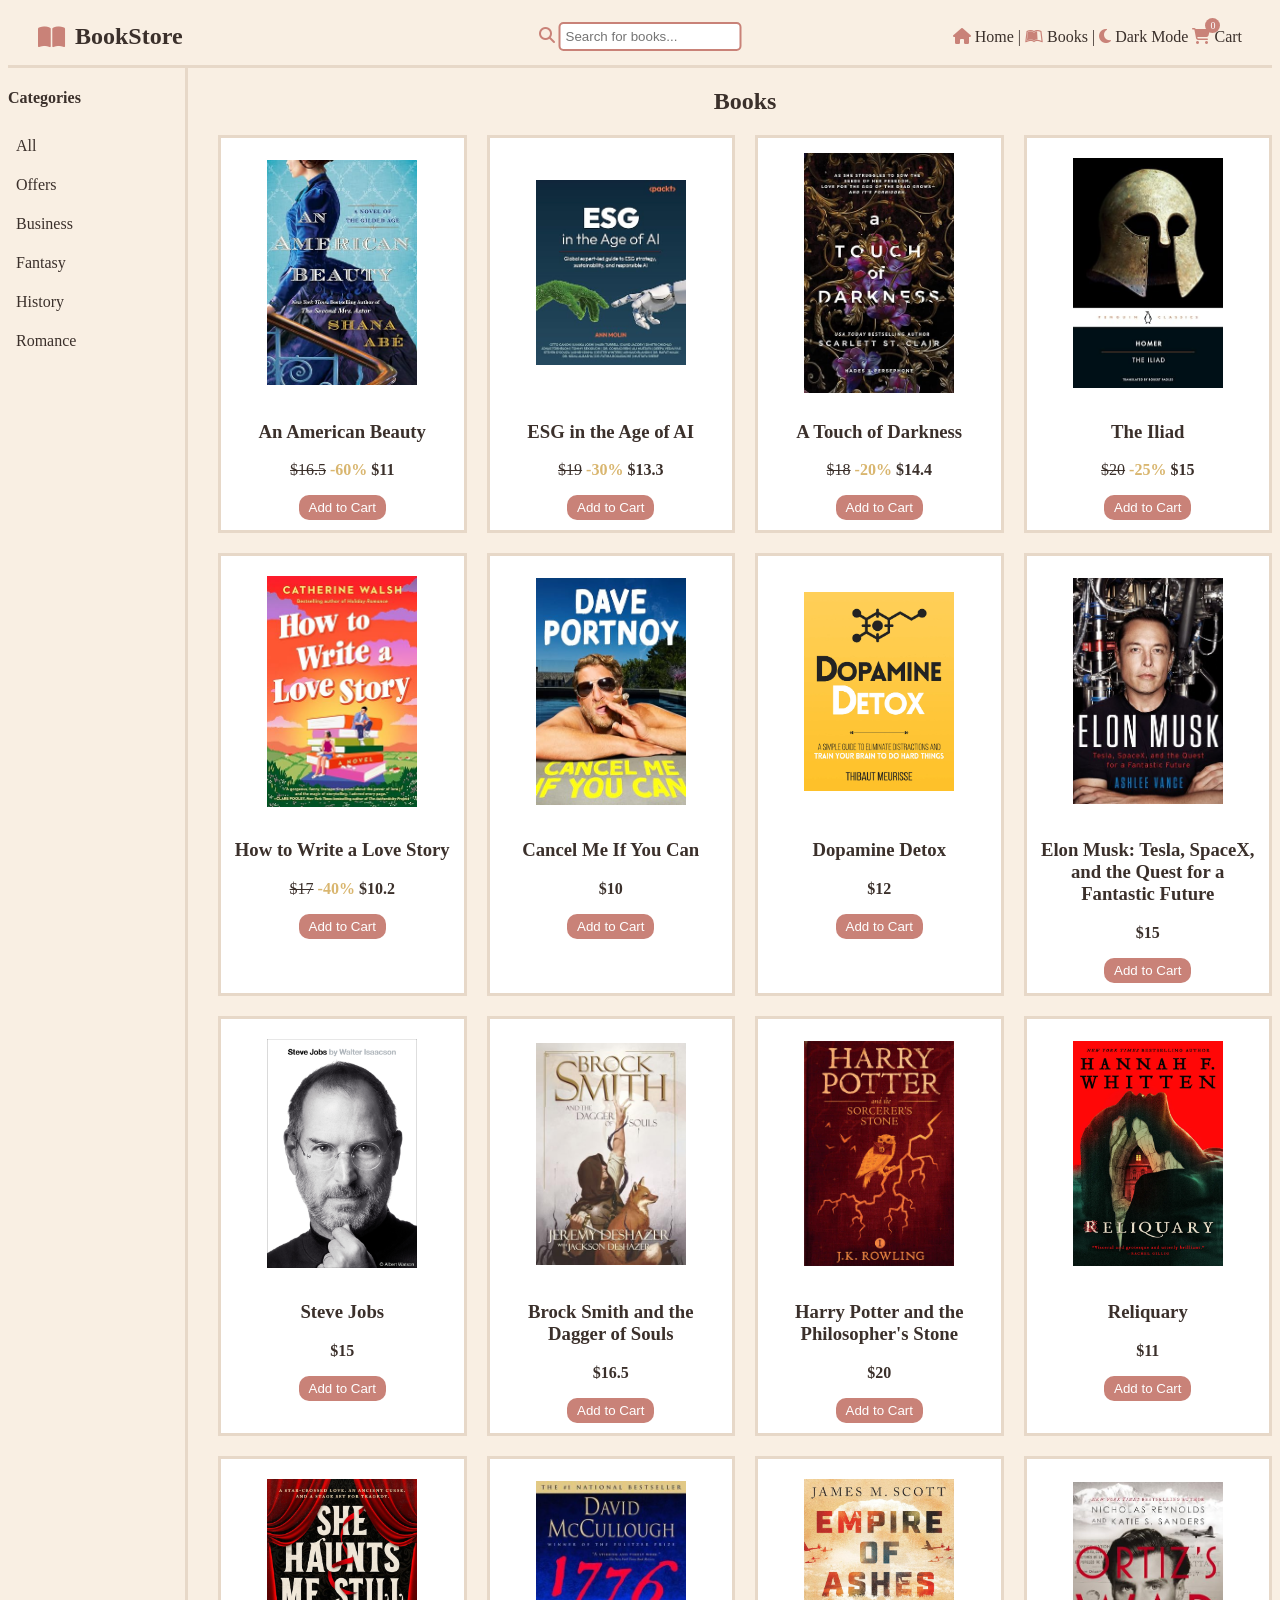
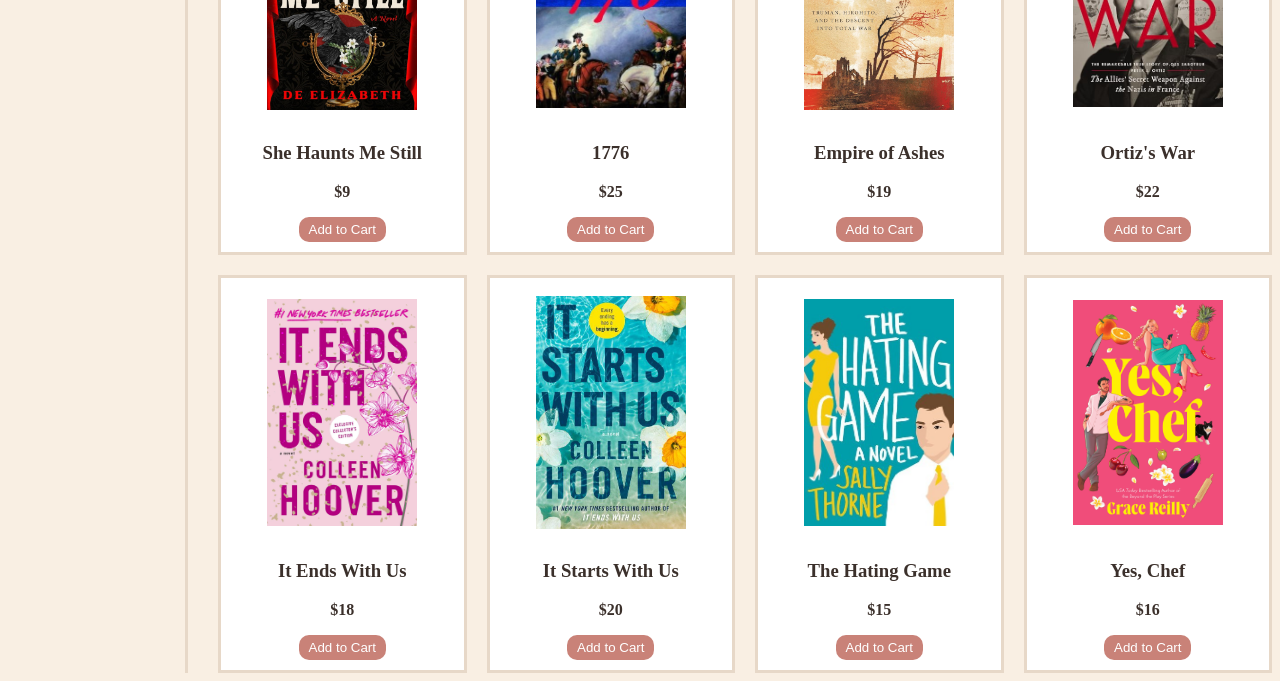
==== Books Page.html @ ab1ddd76 "Add files via upload" ====
<!DOCTYPE html>
<html lang="en">
<head>
    <meta charset="UTF-8">
    <meta name="viewport" content="width=device-width, initial-scale=1.0">
    <title>BookStore</title>

    <link rel="stylesheet" href="https://cdnjs.cloudflare.com/ajax/libs/font-awesome/6.7.2/css/all.min.css">
    <style>
        :root {
            --background-color: #F9EFE3;
            --text-color: #3B302B;
            --primary-color: #C98278;
            --cards: #FFFFFF;
            --offers: #D9B66F;
            --success: #82927D;
            --borders: #E7D8C8;
            --secondary-text: #766A63;
        }

        
        [data-theme = "dark"]{
            --background-color: #1E1917;
            --text-color: #F9EFE3;
            --primary-color: #C98278;
            --cards: #2A2421;
            --offers: #D9B66F;
            --success: #82927D;
            --borders: #453A35;
            --secondary-text: #B9AAA1;
        }



    #header {
        position: relative;
        display: flex;
        align-items: center;
        padding: 15px 30px;
       border-bottom: 3px solid var(--borders);
    }
    #logo {
        display: flex;
        align-items: center;
        gap: 10px;
        font-size: 24px;
        margin: 0px;
    }
    #logo h4 {
        margin: 0px;
    }
    #search-bar {
        position: absolute;
        left: 50%;
        transform: translateX(-50%);
    }
    #Search {
        padding: 5px;
        border-radius: 5px;
        border: 2px solid var(--primary-color);
        background-color: var(--cards);
        color: var(--text-color);
    }

    #Basics {
        margin-left: auto;
    }

    #Basics p {
        margin: 0px;
    }
    #theme-toggle{
        background-color: transparent;
        border: none;
        padding: 0px;
        margin: 0px;
        cursor: pointer;
        color: var(--text-color);
        font: inherit;
        appearance: none;   
    }
    #theme-toggle span {
        pointer-events: none;
    }  
    #cart-icon{
        position: relative;
        display: inline-block;
    }
    #cart-count{
        position: absolute;
        top: -10px;
        right: -10px;
        background-color: var(--primary-color);
        color: white;
        border-radius: 50%;
        font-size: 10px;
        min-width: 15px;
        height: 15px;
        line-height: 15px;
        text-align: center;
    }


    </style>
    


    <style>
    #categories {
        border-right: 3px solid var(--borders);
    }

    #categories p {
        padding: 8px;
        margin: 5px 0;
        cursor: pointer;
        width: fit-content;
    }

    #categories p:hover {
        background-color: var(--primary-color);
        color: var(--cards);
    }

    #main {
        display: grid;
        grid-template-columns: 180px 1fr;
        gap: 30px;
        direction: ltr;
    }
    #books {
        min-width: 0;
    }
    #books h2 {
        text-align: center;
    }
    #book-list {
        display: grid;
        grid-template-columns: repeat(4, 1fr);
        gap: 20px;
    }
    .book {
        border: 3px solid var(--borders);
        background-color: var(--cards);
        padding: 10px;
        text-align: center;
    }
    .book img {
        width: 150px;
        height: 250px;
        object-fit: contain;
    }
    .button {
        background-color: var(--primary-color);
        color: var(--cards);
        border: none;
        padding: 5px 10px;
        cursor: pointer;
        border-radius: 10px;
    }
    </style>
</head>

<body  style="background-color: var(--background-color); color: var(--text-color);">
    <div id = "header">

    <div id="logo">
        <i class="fa-solid fa-book-open" style="color: #C98278;"></i>
        <h4>BookStore</h4>
    </div>

    <div id="search-bar">
        <i class="fa-solid fa-magnifying-glass" style="color: #C98278;"></i>
        <input id="Search" type="text" placeholder="Search for books...">
    </div>

    <div id="Basics">
        <p>
            <i class="fa-solid fa-house" style="color: #C98278"></i>
            <a href="Page%201.html" style="text-decoration: none; color: var(--text-color);">Home</a> |

            <i class="fa-brands fa-leanpub" style="color: #C98278"></i>
            <a href="Page%202.html" style="text-decoration: none; color: var(--text-color);">Books</a> |

            <button id = "theme-toggle">
                <i class="fa-solid fa-moon" style="color: #c98278;"></i>
                <span>Dark Mode</span>
            </button>

            <span id="cart-icon">
                <i class="fa-solid fa-cart-shopping" style="color: #C98278;"></i>
                <span id="cart-count">0</span>
            </span>
            <a href="Page%203.html" style="text-decoration: none; color: var(--text-color);">Cart</a>

        </p>
    </div>

</div>

        
<div id="main">
    <div id="categories">
        <h4>Categories</h4>
        <p onclick="filterBooks('All Books')">All</p>
        <p onclick="filterBooks('Offers')">Offers</p>
        <p onclick="filterBooks('Business')">Business</p>
        <p onclick="filterBooks('Fantasy')">Fantasy</p>
        <p onclick="filterBooks('History')">History</p>
        <p onclick="filterBooks('Romance')">Romance</p>
    </div>

    <div id="books">
        <h2>Books</h2>

        <div id="book-list">


        </div>

    </div>
</div>

<script>
    const books = [];


    const searchInput = document.getElementById("Search");
    searchInput.addEventListener("input", function() {
        const searchTerm = searchInput.value.toLowerCase();
        const filteredBooks = books.filter(function(book) {
            return book.name.toLowerCase().includes(searchTerm);
        });
        displayBooks(filteredBooks);
    });

    function addBook(name, category1, category2, category3 , image, price, oldPrice = null, discount = null) {
        books.push({
            name: name,
            category1: category1,
            category2: category2,
            category3: category3,
            image: image,
            price: price,
            oldPrice: oldPrice,
            discount: discount
        });
    }

    addBook(
        "An American Beauty",
        "All Books",
        "Romance",
        "Offers",
        "An American Beauty R offer.jpg",
        11,
        16.50,
        60
    );

    addBook(
        "ESG in the Age of AI",
        "All Books",
        "Business",
        "Offers",
        "ESG in the Age of AI B offer.jpg",
        13.30,
        19,
        30
    );

    addBook(
        "A Touch of Darkness",
        "All Books",
        "Fantasy",
        "Offers",
        "A Touch of Darkness F offer.jpg",
        14.40,
        18,
        20
    );

    addBook(
        "The Iliad",
        "All Books",
        "History",
        "Offers",
        "The Iliad H offer.jpg",
        15,
        20,
        25
    );

    addBook(
        "How to Write a Love Story",
        "All Books",
        "Romance",
        "Offers",
        "How to Write a Love Story R offer.jpg",
        10.20,
        17,
        40
);
    
    addBook(
        "Cancel Me If You Can",
        "All Books",
        "Business",
        null,
        "Cancel Me If You Can B.jpg",
        10,
    );

    addBook(
        "Dopamine Detox",
        "All Books",
        "Business",
        null,
        "Dopamine Detox B.jpg",
        12,
    );

    addBook(
        "Elon Musk: Tesla, SpaceX, and the Quest for a Fantastic Future",
        "All Books",
        "Business",
        null,
        "Elon Musk B.jpg",
        15,
    );

    addBook(
        "Steve Jobs",
        "All Books",
        "Business",
        null,
        "Steve Jobs B.jpg",
        15,
    );  

    addBook(
        "Brock Smith and the Dagger of Souls",
        "All Books",
        "Fantasy",
        null,
        "Brock Smith and the Dagger of Souls F.jpg",   
        16.5,
    );

    addBook(
        "Harry Potter and the Philosopher's Stone", 
        "All Books",
        "Fantasy",
        null,
        "Harry Potter and the Philosopher's Stone F.jpg",
        20,
    );

    addBook(
        "Reliquary",
        "All Books",
        "Fantasy", 
        null,
        "Reliquary F.jpg",
        11,
    );

    addBook(
        "She Haunts Me Still",
        "All Books",
        "Fantasy",
        null,
        "She Haunts Me Still F.jpg",
        9,
    );

    addBook(
        "1776",
        "All Books",
        "History", 
        null,
        "1776 H.jpg",
        25,
    );

    addBook(
        "Empire of Ashes",
        "All Books",
        "History",
        null,
        "Empire of Ashes H.jpg",
        19,
    );

    addBook(
        "Ortiz's War",
        "All Books",
        "History",
        null,
        "Ortiz’s War H.jpg",
        22,
    );

    addBook(
        "It Ends With Us",
        "All Books",
        "Romance",
        null,
        "It Ends with Us R.jpg",
        18,
    );  

    addBook(
        "It Starts With Us",
        "All Books",
        "Romance",  
        null,
        "It Starts with Us R.jpg",
        20,
    );

    addBook(
        "The Hating Game",
        "All Books",
        "Romance",
        null,
        "The Hating Game R.jpg",
        15, 
    );  

    addBook(
        "Yes, Chef",
        "All Books",
        "Romance",
        null,
        "Yes, Chef R.jpg",
        16,
    );


    function displayBooks(bookArray) {
        const bookList = document.getElementById("book-list");

        bookList.innerHTML = "";

        bookArray.forEach(function(book) {
            let priceHTML = "";

            if (book.discount !== null) {
                priceHTML = `
                <del>$${book.oldPrice}</del>
                <strong style="color: #D9B66F;">-${book.discount}%</strong>
                <strong>$${book.price}</strong>
                `;
            

            } else {
                priceHTML = `<strong>$${book.price}</strong>`;
            }

            bookList.innerHTML += `
                <div class="book" >
                    <img src="${book.image}" alt="${book.name}">
                    <h3>${book.name}</h3>
                    <p>${priceHTML}</p>
                    <button onclick="addToCart('${book.name}', ${book.price})" class="button">Add to Cart</button>
                </div>
            `;
        });


    }
    displayBooks(books);

    const cart = JSON.parse(localStorage.getItem("cart")) || [];
    document.getElementById("cart-count").textContent = cart.length;

    function addToCart(name, price){

        const cart = JSON.parse(localStorage.getItem("cart")) || [];
        
        

        cart.push({
            name: name,
            price: price
        });

        localStorage.setItem("cart", JSON.stringify(cart));
        document.getElementById("cart-count").textContent = cart.length;

    }




    function filterBooks(category) {
        const filteredBooks = books.filter(function(book) {
            return book.category1 === category || 
                   book.category2 === category || 
                   book.category3 === category;
        });
        displayBooks(filteredBooks);

    }

    const savedTheme = localStorage.getItem("theme") || "light";
    document.documentElement.setAttribute("data-theme", savedTheme);

    const themeButton = document.getElementById("theme-toggle");

    if (themeButton) {
        updateThemeButton(savedTheme);

        themeButton.addEventListener("click", () => {
            const currentTheme = document.documentElement.getAttribute("data-theme");
            const newTheme = currentTheme === "dark" ? "light" : "dark";

            document.documentElement.setAttribute("data-theme", newTheme);
            localStorage.setItem("theme", newTheme);
            updateThemeButton(newTheme);
        });
    }

    function updateThemeButton(theme) {
        if (themeButton) {
            themeButton.innerHTML = theme === "dark"
                ? '<i class="fa-solid fa-sun" style="color: #c98278;"></i> <span>Light Mode</span>'
                : '<i class="fa-solid fa-moon" style="color: #c98278;"></i> <span>Dark Mode</span>';
        }
    }


    
    
</script>

</body>
</html>
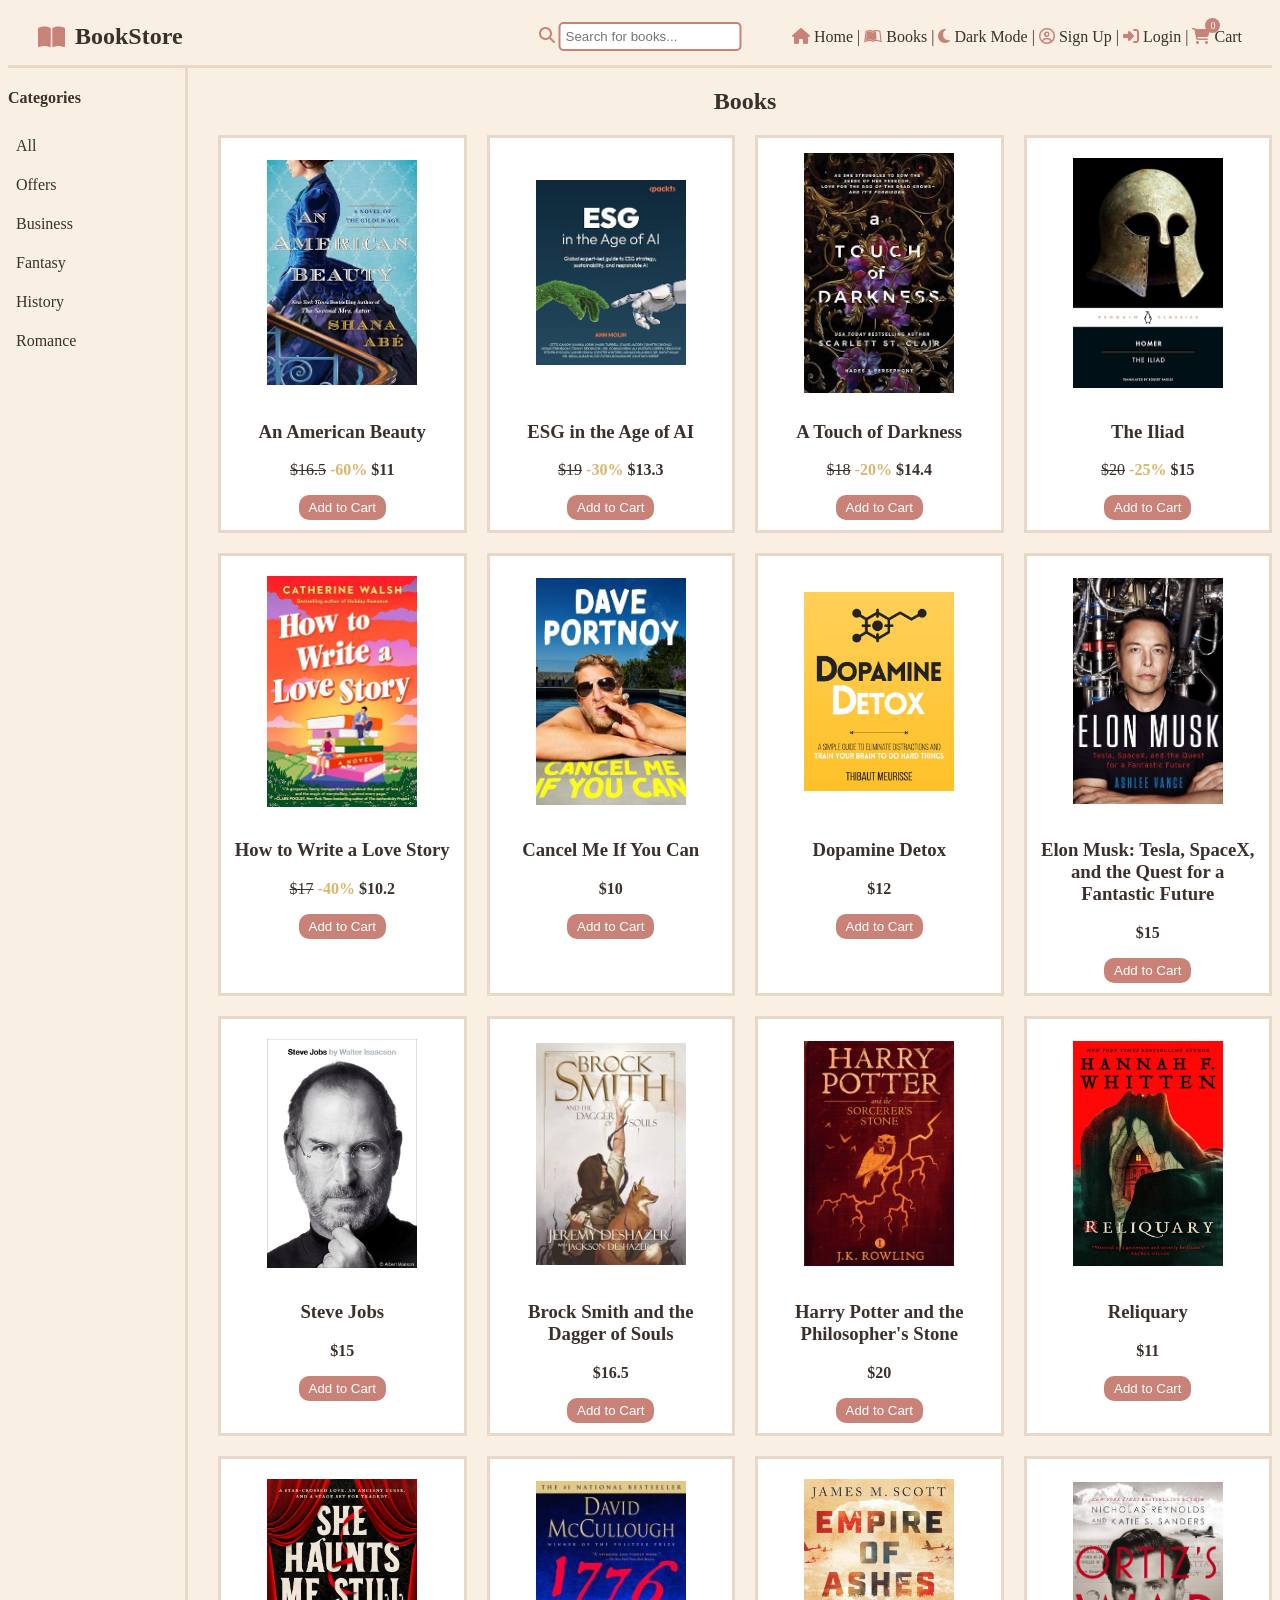
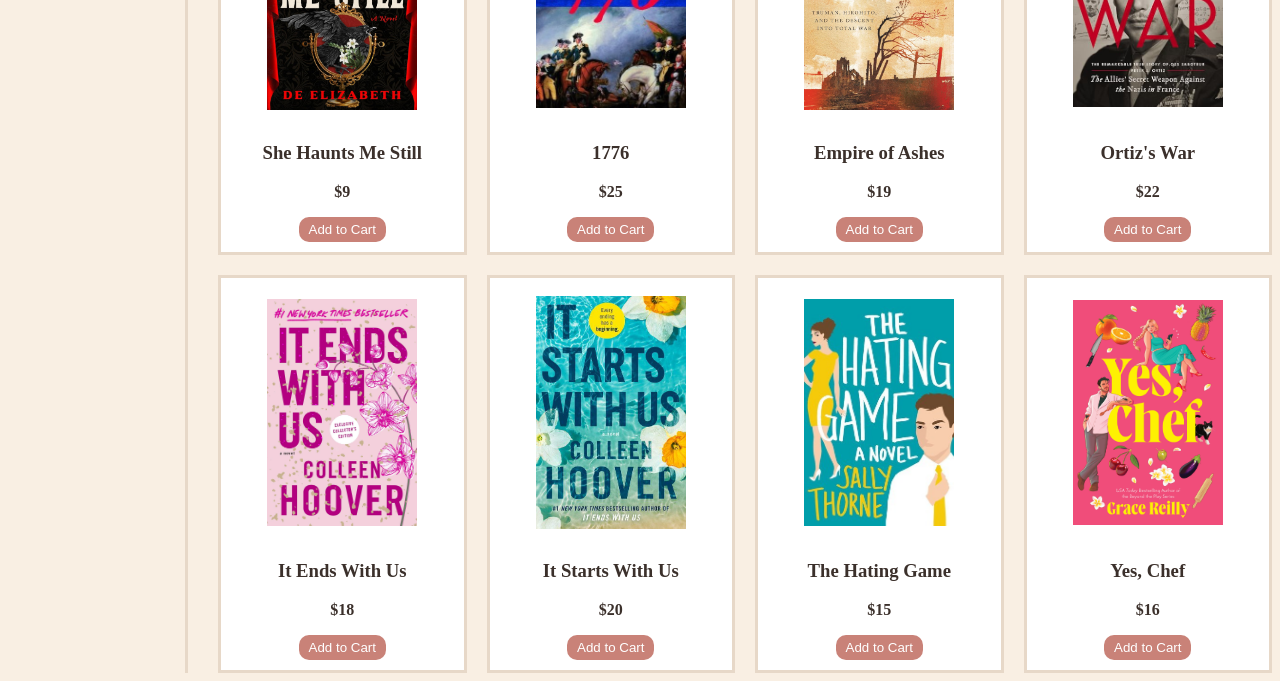
==== commit ed9a85dc: "Update Books Page.html" ====
--- a/Books Page.html
+++ b/Books Page.html
@@ -185,13 +185,19 @@
             <button id = "theme-toggle">
                 <i class="fa-solid fa-moon" style="color: #c98278;"></i>
                 <span>Dark Mode</span>
-            </button>
+            </button> |
+
+            <i class="fa-regular fa-circle-user" style="color: #c98278;"></i>
+            <a href="page%204.html" style="text-decoration: none; color: var(--text-color);">Sign Up</a> |
+
+            <i class="fa-solid fa-right-to-bracket" style="color: #c98278;"></i>
+            <a href="page%205.html" style="text-decoration: none; color: var(--text-color);">Login</a> |
 
             <span id="cart-icon">
                 <i class="fa-solid fa-cart-shopping" style="color: #C98278;"></i>
                 <span id="cart-count">0</span>
             </span>
-            <a href="Page%203.html" style="text-decoration: none; color: var(--text-color);">Cart</a>
+            <a href="Book_Store/cart.html" style="text-decoration: none; color: var(--text-color);">Cart</a>
 
         </p>
     </div>
@@ -536,4 +542,4 @@
 </script>
 
 </body>
-</html>+</html>
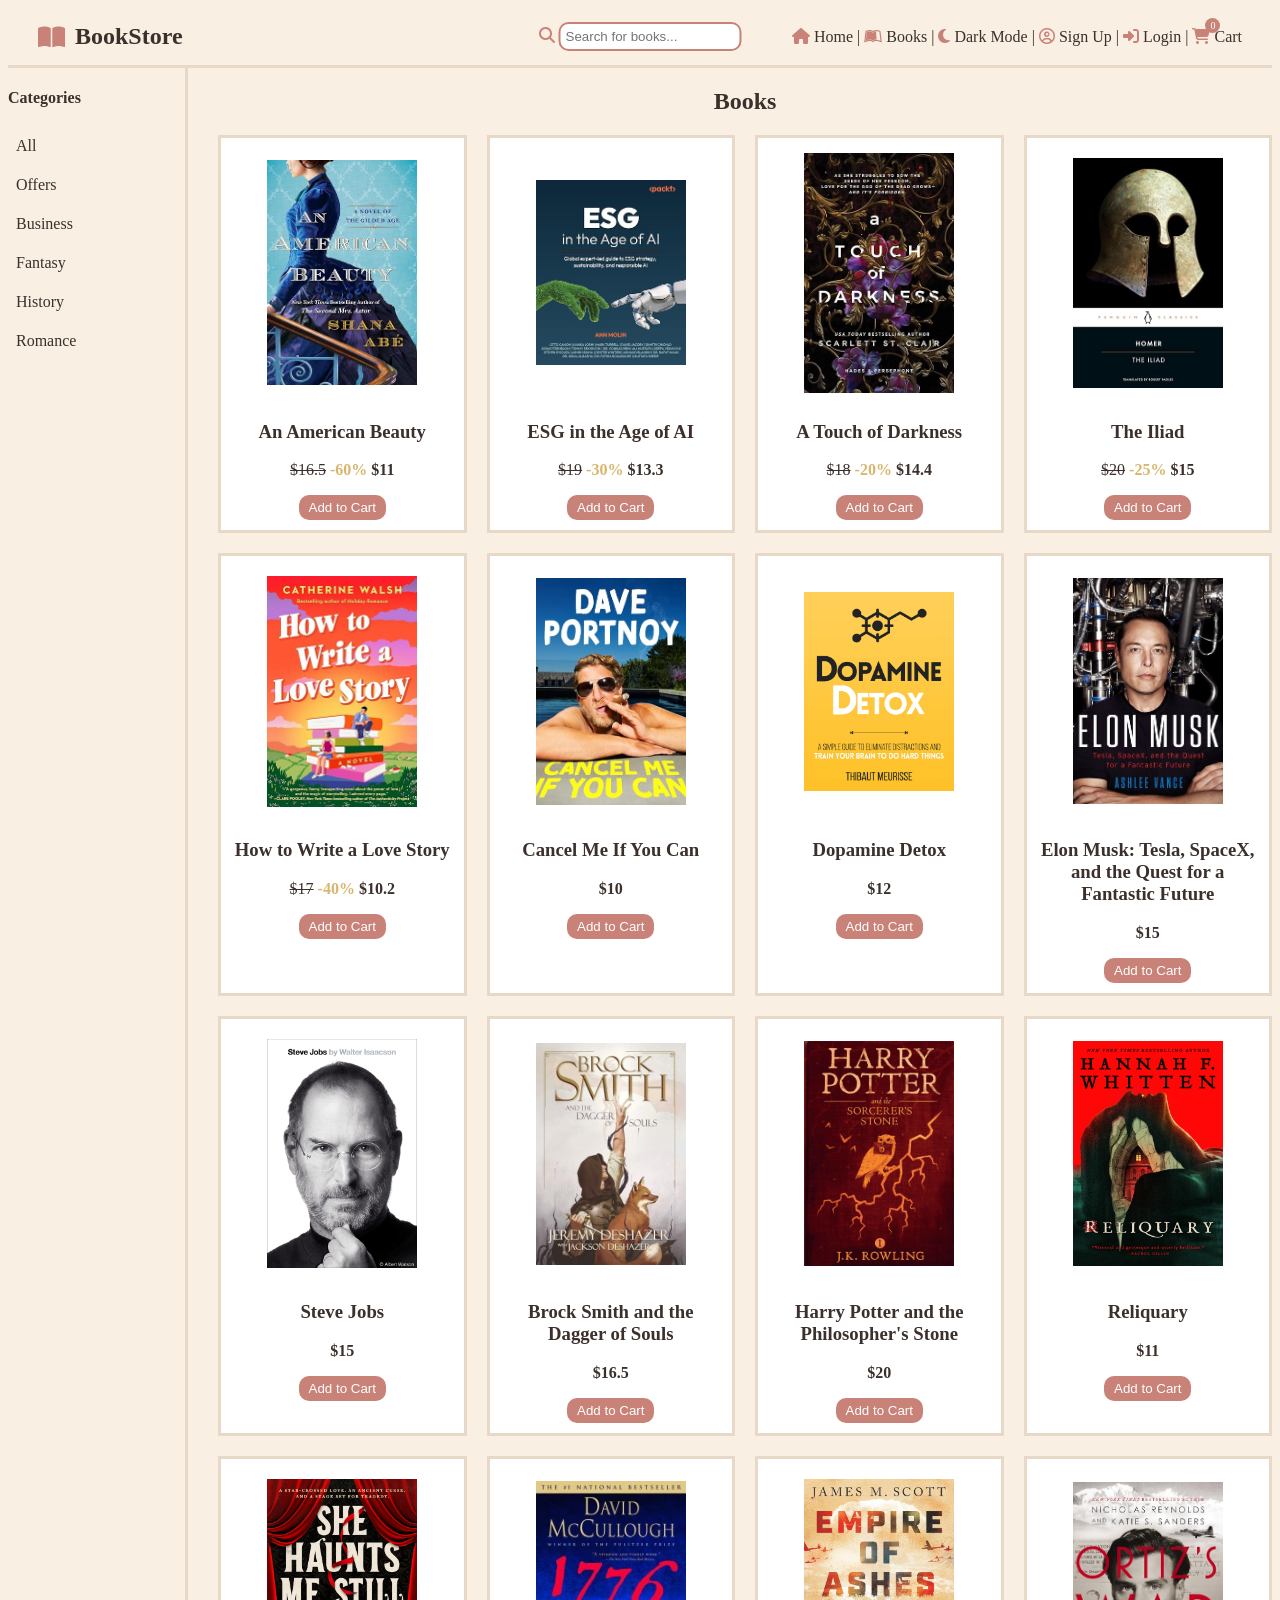
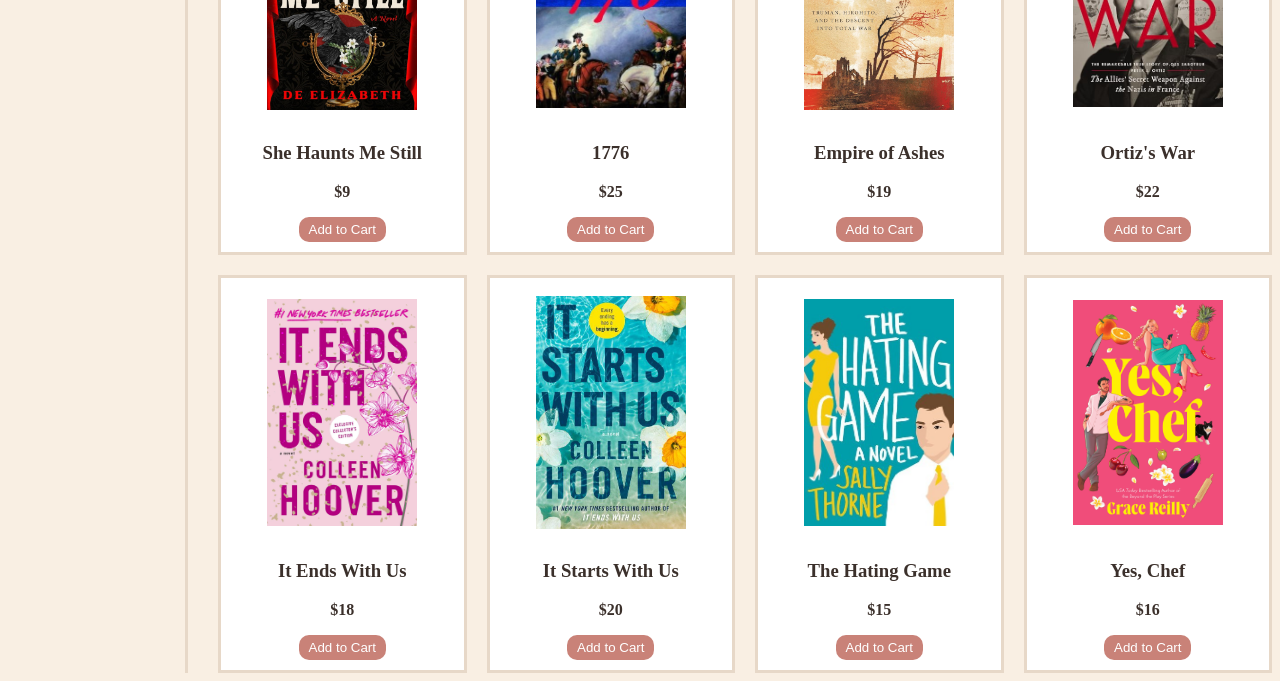
==== commit 4b956df4: "Update Books Page.html" ====
--- a/Books Page.html
+++ b/Books Page.html
@@ -56,7 +56,7 @@
     }
     #Search {
         padding: 5px;
-        border-radius: 5px;
+        border-radius: 10px;
         border: 2px solid var(--primary-color);
         background-color: var(--cards);
         color: var(--text-color);
@@ -120,6 +120,7 @@
     #categories p:hover {
         background-color: var(--primary-color);
         color: var(--cards);
+        border-radius: 10px;
     }
 
     #main {
@@ -188,10 +189,10 @@
             </button> |
 
             <i class="fa-regular fa-circle-user" style="color: #c98278;"></i>
-            <a href="page%204.html" style="text-decoration: none; color: var(--text-color);">Sign Up</a> |
+            <a href="Book_Store/sign-up.html" style="text-decoration: none; color: var(--text-color);">Sign Up</a> |
 
             <i class="fa-solid fa-right-to-bracket" style="color: #c98278;"></i>
-            <a href="page%205.html" style="text-decoration: none; color: var(--text-color);">Login</a> |
+            <a href="Book_Store/login.html" style="text-decoration: none; color: var(--text-color);">Login</a> |
 
             <span id="cart-icon">
                 <i class="fa-solid fa-cart-shopping" style="color: #C98278;"></i>
